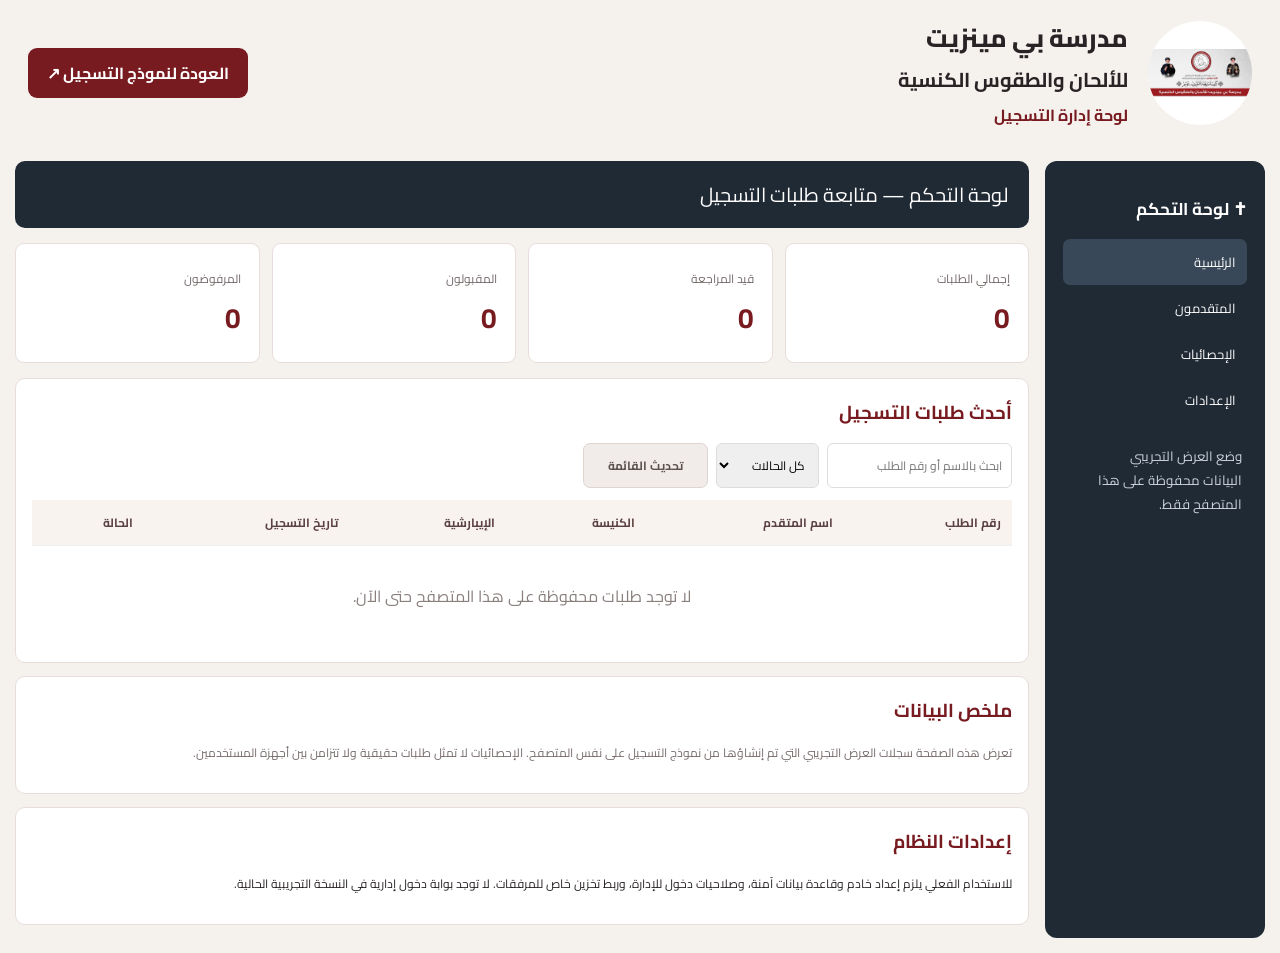
==== dashboard.html @ c56285fe "Add Arabic registration admin dashboard demo" ====
<!doctype html>
<html lang="ar" dir="rtl"><head><meta charset="utf-8"><meta name="viewport" content="width=device-width,initial-scale=1"><title>لوحة التحكم | مدرسة بي مينزيت</title><link rel="preconnect" href="https://fonts.googleapis.com"><link href="https://fonts.googleapis.com/css2?family=Cairo:wght@400;500;600;700;800&display=swap" rel="stylesheet"><link rel="stylesheet" href="style.css"></head><body>
<header class="site-header"><div class="identity"><img class="school-logo" src="IMG-20261111-WA0191(1).jpg" alt="شعار الكنيسة"><div><h1>مدرسة بي مينزيت</h1><h2>للألحان والطقوس الكنسية</h2><p>لوحة إدارة التسجيل</p></div></div><div class="header-actions"><a class="admin-link" href="index.html">العودة لنموذج التسجيل ↗</a></div></header>
<main class="admin-layout"><aside class="admin-side"><h2>✝ لوحة التحكم</h2><a class="active" href="#overview">الرئيسية</a><a href="#applicants">المتقدمون</a><a href="#reports">الإحصائيات</a><a href="#settings">الإعدادات</a><small style="display:block;color:#cbd3dc;line-height:1.8;margin:22px 5px">وضع العرض التجريبي<br>البيانات محفوظة على هذا المتصفح فقط.</small></aside>
<section class="admin-main"><div class="admin-title" id="overview">لوحة التحكم — متابعة طلبات التسجيل</div>
<div class="stat-grid"><div class="stat"><span>إجمالي الطلبات</span><strong id="total">0</strong></div><div class="stat"><span>قيد المراجعة</span><strong id="pending">0</strong></div><div class="stat"><span>المقبولون</span><strong id="accepted">0</strong></div><div class="stat"><span>المرفوضون</span><strong id="rejected">0</strong></div></div>
<div class="admin-panel" id="applicants"><h3>أحدث طلبات التسجيل</h3><div class="admin-controls"><input id="search" placeholder="ابحث بالاسم أو رقم الطلب"><select id="status-filter"><option value="">كل الحالات</option><option>قيد المراجعة</option><option>مقبول</option><option>مرفوض</option></select><button class="btn secondary" id="refresh">تحديث القائمة</button></div><table><thead><tr><th>رقم الطلب</th><th>اسم المتقدم</th><th>الكنيسة</th><th>الإيبارشية</th><th>تاريخ التسجيل</th><th>الحالة</th></tr></thead><tbody id="rows"></tbody></table><div id="empty" class="empty">لا توجد طلبات محفوظة على هذا المتصفح حتى الآن.</div></div>
<div class="admin-panel" id="reports"><h3>ملخص البيانات</h3><p style="font-size:12px;color:#766c6b;line-height:2">تعرض هذه الصفحة سجلات العرض التجريبي التي تم إنشاؤها من نموذج التسجيل على نفس المتصفح. الإحصائيات لا تمثل طلبات حقيقية ولا تتزامن بين أجهزة المستخدمين.</p></div>
<div class="admin-panel" id="settings"><h3>إعدادات النظام</h3><p style="font-size:12px;line-height:2">للاستخدام الفعلي يلزم إعداد خادم وقاعدة بيانات آمنة، وصلاحيات دخول للإدارة، وربط تخزين خاص للمرفقات. لا توجد بوابة دخول إدارية في النسخة التجريبية الحالية.</p></div>
</section></main>
<script>
const KEY="beminzit_demo_applicants";const read=()=>{try{return JSON.parse(localStorage.getItem(KEY)||"[]")}catch{return[]}};
function draw(){const all=read();document.getElementById("total").textContent=all.length;document.getElementById("pending").textContent=all.filter(x=>x.status==="قيد المراجعة").length;document.getElementById("accepted").textContent=all.filter(x=>x.status==="مقبول").length;document.getElementById("rejected").textContent=all.filter(x=>x.status==="مرفوض").length;
const q=document.getElementById("search").value.trim().toLowerCase(),s=document.getElementById("status-filter").value;const filtered=all.filter(x=>(!q||(x.name+" "+x.id).toLowerCase().includes(q))&&(!s||x.status===s));document.getElementById("rows").innerHTML=filtered.map(x=>'<tr><td>'+esc(x.id)+'</td><td>'+esc(x.name)+'</td><td>'+esc(x.church||"—")+'</td><td>'+esc(x.diocese||"—")+'</td><td>'+new Date(x.createdAt).toLocaleDateString("ar-EG")+'</td><td><span class="status">'+esc(x.status)+'</span></td></tr>').join("");document.getElementById("empty").hidden=filtered.length>0;}
function esc(s){return String(s??"").replace(/[&<>"']/g,c=>({"&":"&amp;","<":"&lt;",">":"&gt;",'"':"&quot;","'":"&#39;"}[c]));}
document.getElementById("search").addEventListener("input",draw);document.getElementById("status-filter").addEventListener("change",draw);document.getElementById("refresh").addEventListener("click",draw);draw();
</script></body></html>
---- style.css ----
:root{--wine:#781b20;--wine2:#9a3034;--ink:#292326;--muted:#766c6b;--line:#e8dddd;--paper:#fffdfa;--cream:#fbf7f0;--green:#267342;--blue:#284d83;--purple:#71418a;--gold:#bd861b;--teal:#318b83}*{box-sizing:border-box}body{margin:0;background:#f5f1ed;color:var(--ink);font-family:"Cairo",sans-serif}.site-header{max-width:1480px;margin:auto;min-height:128px;padding:14px 28px;display:flex;justify-content:space-between;align-items:center;gap:20px}.identity{display:flex;align-items:center;gap:20px}.school-logo{width:104px;height:104px;object-fit:contain;border-radius:50%;background:white}.identity h1{font-size:25px;margin:0;font-weight:800}.identity h2{font-size:20px;margin:0}.identity p{margin:2px 0;color:var(--wine);font-weight:700}.header-actions{display:flex;align-items:center;gap:16px}.admin-link{background:var(--wine);color:#fff;text-decoration:none;padding:10px 19px;border-radius:9px;font-weight:700}.secure-note{font-size:12px;color:#746768}.layout{max-width:1480px;margin:0 auto 30px;padding:0 18px;display:grid;grid-template-columns:minmax(290px,.8fr) minmax(620px,1.2fr);gap:18px;align-items:start}.intro-panel,.registration-card{background:var(--paper);border:1px solid #e4d9d4;border-radius:12px;box-shadow:0 4px 18px #4c24100a}.intro-panel{padding:25px 22px;position:sticky;top:15px}.intro-title{text-align:center;background:var(--wine);color:#fff;border-radius:9px;padding:10px;font-size:22px;font-weight:800}.lead{font-size:14px;line-height:2;text-align:justify}.intro-panel section{margin-top:14px}.intro-panel h3{color:var(--wine);text-align:center;font-size:18px;margin:8px 0}.intro-panel ul{padding-right:22px;margin:4px 0;line-height:2;font-size:13px}.check-list{list-style:"✓  "}.dot-list{list-style:"•  "}.dot-list li::marker{color:var(--wine)}.pledge{background:#fff5df;border:1px solid #ead8b7;border-radius:9px;padding:13px 16px;margin-top:18px}.pledge h3{text-align:right;margin:0}.pledge p{font-size:13px;line-height:1.9;margin:5px 0}.privacy-note{font-size:11px;color:#6f625f;margin-top:13px;text-align:center}.registration-card{padding:23px 25px}.card-heading{display:flex;justify-content:space-between;align-items:center;border-bottom:1px solid var(--line);padding-bottom:15px}.eyebrow{font-size:10px;color:var(--wine);letter-spacing:1.7px;font-weight:800}.card-heading h2{font-size:26px;margin:0;color:var(--wine)}.card-heading p{font-size:12px;color:var(--muted);margin:2px 0}.cross-mark{font-size:42px;color:var(--wine);padding:0 13px}.stepper{display:grid;grid-template-columns:repeat(5,1fr);gap:5px;margin:17px 0 9px}.step{border:0;border-bottom:3px solid #e8e0dd;background:transparent;color:#8b8180;display:flex;flex-direction:column;align-items:center;gap:5px;padding:7px 2px 10px;font:600 10px Cairo;cursor:pointer}.step i{font-style:normal;font-size:22px}.step.active{border-color:var(--wine);color:var(--wine);font-weight:800}.step.done{color:var(--green);border-color:#91b69a}.progress-line{height:4px;background:#eee7e3;border-radius:5px;overflow:hidden}.progress-line span{display:block;height:100%;width:20%;background:var(--wine);transition:width .25s}.step-caption{display:flex;justify-content:space-between;color:#817777;font-size:10px;margin:7px 0 18px}.form-step{display:none}.form-step.active{display:block;animation:show .2s ease}@keyframes show{from{opacity:.5;transform:translateY(5px)}to{opacity:1;transform:none}}.section-heading{display:flex;align-items:center;gap:12px;padding:9px 13px;border-radius:8px;color:white;margin-bottom:17px}.section-heading b{font-size:23px}.section-heading h3{font-size:16px;margin:0}.section-heading p{font-size:11px;margin:0;opacity:.85}.blue{background:var(--blue)}.green{background:var(--green)}.purple{background:var(--purple)}.gold{background:#b27a12}.teal{background:var(--teal)}.fields-grid{display:grid;grid-template-columns:1fr 1fr;gap:13px 15px}.field{display:flex;flex-direction:column;gap:5px;min-width:0}.field.full{grid-column:1/-1}.field>span{font-size:12px;font-weight:700}.field em{font-style:normal;color:#b21f2d}.field input,.field select,.field textarea{width:100%;border:1px solid #d9d2cf;border-radius:6px;background:white;padding:10px 11px;font:12px Cairo;color:#302a29;min-height:40px;outline:none}.field textarea{resize:vertical}.field input:focus,.field select:focus,.field textarea:focus{border-color:#9b5558;box-shadow:0 0 0 2px #781b2010}.field.invalid input,.field.invalid select{border-color:#c43c45}.field-hint{font-size:11px;color:#827777}.info-box{margin-top:17px;padding:13px 15px;border:1px solid #ead9b5;border-radius:8px;background:#fff8e8;font-size:12px;line-height:1.9}.warning{background:#fff6ed;border-color:#efd5bd}.upload-grid{display:grid;grid-template-columns:repeat(4,1fr);gap:10px}.upload-box{min-height:120px;border:1px dashed #bcb1ad;border-radius:8px;display:flex;flex-direction:column;align-items:center;justify-content:center;gap:4px;text-align:center;padding:9px;cursor:pointer;background:#fff}.upload-box>span{font-size:24px;color:var(--wine)}.upload-box b{font-size:11px}.upload-box small{font-size:9px;color:#807674}.upload-box input{width:100%;font-size:9px}.pledge-card{margin-top:18px;border:1px solid #e4d5c7;background:#fffaf3;border-radius:8px;padding:15px}.pledge-card h3{margin:0;color:var(--wine);font-size:16px}.pledge-card p{font-size:12px;line-height:1.9}.consent{display:flex;align-items:flex-start;gap:9px;font-size:12px;font-weight:700}.consent input{accent-color:var(--green);margin-top:6px}.consent em{color:#b21f2d}.validation-message{color:#b32630;font-size:11px;min-height:19px;margin-top:12px}.form-actions{display:flex;gap:10px;justify-content:flex-start;margin-top:12px}.btn{font:700 12px Cairo;border:0;border-radius:7px;padding:10px 24px;cursor:pointer}.btn.primary{background:var(--wine);color:white}.btn.secondary{background:#f1ece9;border:1px solid #ded5d1;color:#5d5250}.btn:disabled{opacity:.4;cursor:not-allowed}.card-footer{text-align:center;border-top:1px solid var(--line);padding-top:15px;margin-top:23px;font-size:10px;color:#877b78}.card-footer span{padding:0 8px;color:var(--wine)}.success-panel{text-align:center;padding:35px 15px}.success-icon{width:58px;height:58px;border-radius:50%;background:#e3f4e9;color:#24804a;font-size:34px;display:grid;place-items:center;margin:auto}.success-panel h3{color:var(--green)}.success-panel strong{display:block;color:var(--wine);font-size:21px;margin:8px}.success-panel small{display:block;color:#8a625b;line-height:1.8;margin:12px auto 20px;max-width:460px}.success-panel p{margin:5px}.admin-layout{max-width:1450px;margin:auto;padding:15px;display:grid;grid-template-columns:220px 1fr;gap:16px}.admin-side{background:#202a35;color:white;border-radius:12px;padding:18px;min-height:85vh}.admin-side h2{font-size:17px}.admin-side a{display:block;color:#fff;text-decoration:none;padding:11px;border-radius:7px;font-size:13px}.admin-side a.active{background:#394858}.admin-main{min-width:0}.admin-title{background:#202a35;color:white;padding:15px 20px;border-radius:10px;font-size:20px}.stat-grid{display:grid;grid-template-columns:repeat(4,1fr);gap:12px;margin:15px 0}.stat{background:#fff;border:1px solid var(--line);border-radius:9px;padding:18px}.stat span{font-size:12px;color:#746969}.stat strong{display:block;font-size:28px;color:var(--wine)}.admin-panel{background:#fff;border:1px solid var(--line);border-radius:10px;padding:16px;margin:13px 0;overflow:auto}.admin-panel h3{margin:0 0 13px;color:var(--wine)}table{border-collapse:collapse;width:100%;font-size:12px;white-space:nowrap}th,td{padding:11px;border-bottom:1px solid #eee;text-align:right}th{background:#f8f3ef;color:#5b4140}.empty{text-align:center;color:#897f7d;padding:35px}.admin-controls{display:flex;gap:8px;flex-wrap:wrap;margin-bottom:12px}.admin-controls input,.admin-controls select{border:1px solid #ddd;border-radius:6px;padding:9px;font:12px Cairo}.status{padding:3px 8px;border-radius:20px;background:#fff1d8;color:#91610c}@media(max-width:900px){.layout{grid-template-columns:1fr}.intro-panel{position:static;order:2}.registration-card{order:1}.site-header{padding:12px 17px}.school-logo{width:78px;height:78px}.identity h1{font-size:20px}.identity h2{font-size:15px}.admin-layout{grid-template-columns:1fr}.admin-side{min-height:auto}.stat-grid{grid-template-columns:repeat(2,1fr)}}@media(max-width:560px){.site-header{align-items:flex-start}.identity{gap:10px}.school-logo{width:60px;height:60px}.identity h1{font-size:16px}.identity h2{font-size:12px}.identity p{font-size:10px}.header-actions{flex-direction:column;align-items:flex-end;gap:5px}.admin-link{font-size:10px;padding:7px 10px}.secure-note{font-size:9px}.layout{padding:0 9px;gap:10px}.registration-card{padding:15px 12px}.card-heading h2{font-size:20px}.card-heading p{font-size:10px}.cross-mark{font-size:30px}.step span{font-size:8px}.step i{font-size:18px}.fields-grid{grid-template-columns:1fr}.field.full{grid-column:auto}.upload-grid{grid-template-columns:repeat(2,1fr)}.btn{padding:10px 16px}.intro-panel{padding:17px}.stat-grid{gap:7px}.stat{padding:12px}.stat strong{font-size:22px}}
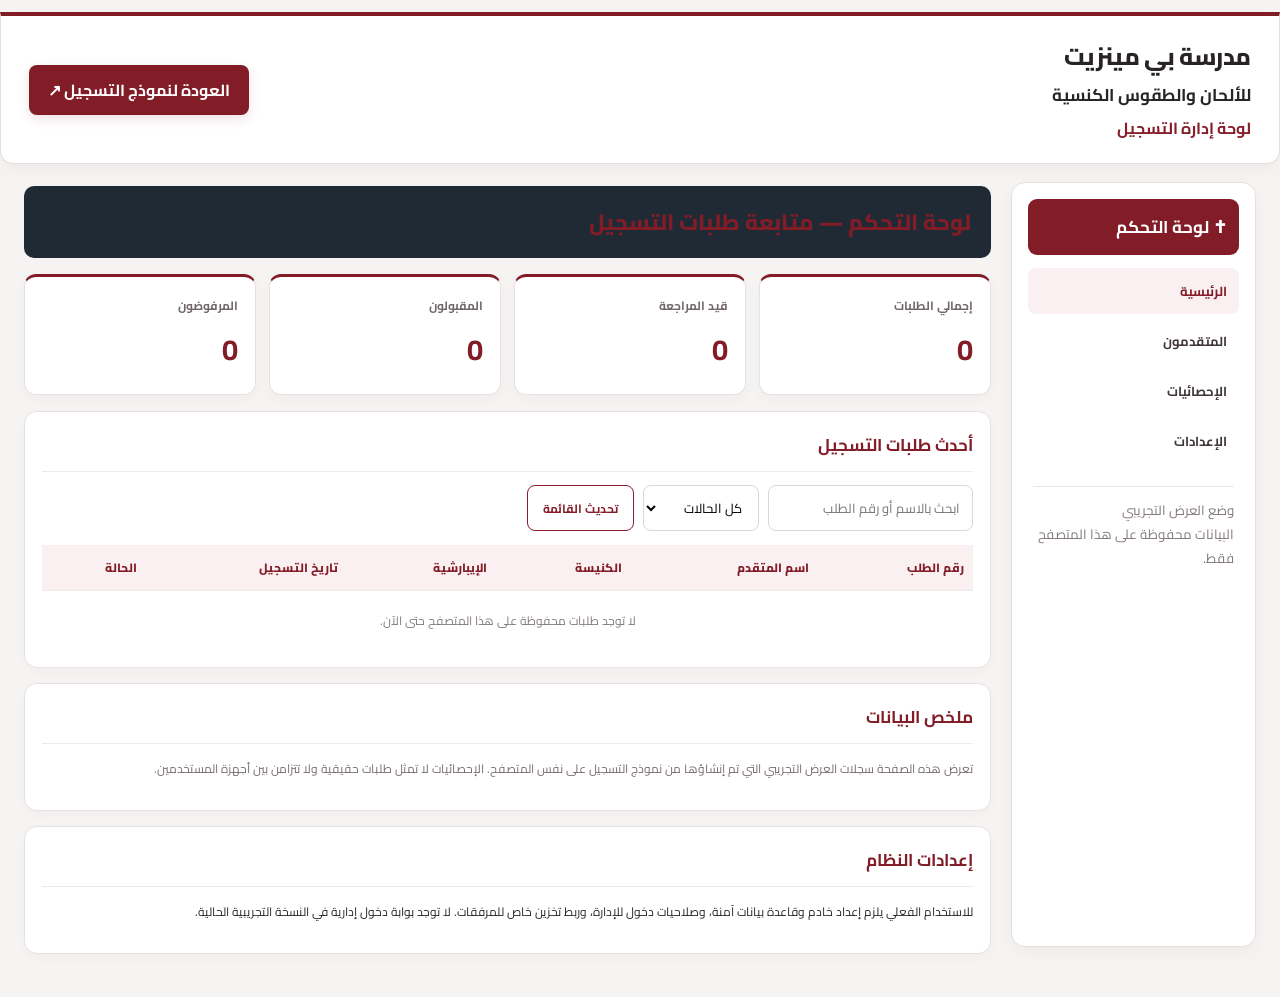
==== commit 61ac997d: "Remove header logo image from dashboard" ====
--- a/dashboard.html
+++ b/dashboard.html
@@ -1,6 +1,6 @@
 <!doctype html>
 <html lang="ar" dir="rtl"><head><meta charset="utf-8"><meta name="viewport" content="width=device-width,initial-scale=1"><title>لوحة التحكم | مدرسة بي مينزيت</title><link rel="preconnect" href="https://fonts.googleapis.com"><link href="https://fonts.googleapis.com/css2?family=Cairo:wght@400;500;600;700;800&display=swap" rel="stylesheet"><link rel="stylesheet" href="style.css"></head><body>
-<header class="site-header"><div class="identity"><img class="school-logo" src="IMG-20261111-WA0191(1).jpg" alt="شعار الكنيسة"><div><h1>مدرسة بي مينزيت</h1><h2>للألحان والطقوس الكنسية</h2><p>لوحة إدارة التسجيل</p></div></div><div class="header-actions"><a class="admin-link" href="index.html">العودة لنموذج التسجيل ↗</a></div></header>
+<header class="site-header"><div class="identity"><div><h1>مدرسة بي مينزيت</h1><h2>للألحان والطقوس الكنسية</h2><p>لوحة إدارة التسجيل</p></div></div><div class="header-actions"><a class="admin-link" href="index.html">العودة لنموذج التسجيل ↗</a></div></header>
 <main class="admin-layout"><aside class="admin-side"><h2>✝ لوحة التحكم</h2><a class="active" href="#overview">الرئيسية</a><a href="#applicants">المتقدمون</a><a href="#reports">الإحصائيات</a><a href="#settings">الإعدادات</a><small style="display:block;color:#cbd3dc;line-height:1.8;margin:22px 5px">وضع العرض التجريبي<br>البيانات محفوظة على هذا المتصفح فقط.</small></aside>
 <section class="admin-main"><div class="admin-title" id="overview">لوحة التحكم — متابعة طلبات التسجيل</div>
 <div class="stat-grid"><div class="stat"><span>إجمالي الطلبات</span><strong id="total">0</strong></div><div class="stat"><span>قيد المراجعة</span><strong id="pending">0</strong></div><div class="stat"><span>المقبولون</span><strong id="accepted">0</strong></div><div class="stat"><span>المرفوضون</span><strong id="rejected">0</strong></div></div>
--- a/style.css
+++ b/style.css
@@ -1 +1,82 @@
-:root{--wine:#781b20;--wine2:#9a3034;--ink:#292326;--muted:#766c6b;--line:#e8dddd;--paper:#fffdfa;--cream:#fbf7f0;--green:#267342;--blue:#284d83;--purple:#71418a;--gold:#bd861b;--teal:#318b83}*{box-sizing:border-box}body{margin:0;background:#f5f1ed;color:var(--ink);font-family:"Cairo",sans-serif}.site-header{max-width:1480px;margin:auto;min-height:128px;padding:14px 28px;display:flex;justify-content:space-between;align-items:center;gap:20px}.identity{display:flex;align-items:center;gap:20px}.school-logo{width:104px;height:104px;object-fit:contain;border-radius:50%;background:white}.identity h1{font-size:25px;margin:0;font-weight:800}.identity h2{font-size:20px;margin:0}.identity p{margin:2px 0;color:var(--wine);font-weight:700}.header-actions{display:flex;align-items:center;gap:16px}.admin-link{background:var(--wine);color:#fff;text-decoration:none;padding:10px 19px;border-radius:9px;font-weight:700}.secure-note{font-size:12px;color:#746768}.layout{max-width:1480px;margin:0 auto 30px;padding:0 18px;display:grid;grid-template-columns:minmax(290px,.8fr) minmax(620px,1.2fr);gap:18px;align-items:start}.intro-panel,.registration-card{background:var(--paper);border:1px solid #e4d9d4;border-radius:12px;box-shadow:0 4px 18px #4c24100a}.intro-panel{padding:25px 22px;position:sticky;top:15px}.intro-title{text-align:center;background:var(--wine);color:#fff;border-radius:9px;padding:10px;font-size:22px;font-weight:800}.lead{font-size:14px;line-height:2;text-align:justify}.intro-panel section{margin-top:14px}.intro-panel h3{color:var(--wine);text-align:center;font-size:18px;margin:8px 0}.intro-panel ul{padding-right:22px;margin:4px 0;line-height:2;font-size:13px}.check-list{list-style:"✓  "}.dot-list{list-style:"•  "}.dot-list li::marker{color:var(--wine)}.pledge{background:#fff5df;border:1px solid #ead8b7;border-radius:9px;padding:13px 16px;margin-top:18px}.pledge h3{text-align:right;margin:0}.pledge p{font-size:13px;line-height:1.9;margin:5px 0}.privacy-note{font-size:11px;color:#6f625f;margin-top:13px;text-align:center}.registration-card{padding:23px 25px}.card-heading{display:flex;justify-content:space-between;align-items:center;border-bottom:1px solid var(--line);padding-bottom:15px}.eyebrow{font-size:10px;color:var(--wine);letter-spacing:1.7px;font-weight:800}.card-heading h2{font-size:26px;margin:0;color:var(--wine)}.card-heading p{font-size:12px;color:var(--muted);margin:2px 0}.cross-mark{font-size:42px;color:var(--wine);padding:0 13px}.stepper{display:grid;grid-template-columns:repeat(5,1fr);gap:5px;margin:17px 0 9px}.step{border:0;border-bottom:3px solid #e8e0dd;background:transparent;color:#8b8180;display:flex;flex-direction:column;align-items:center;gap:5px;padding:7px 2px 10px;font:600 10px Cairo;cursor:pointer}.step i{font-style:normal;font-size:22px}.step.active{border-color:var(--wine);color:var(--wine);font-weight:800}.step.done{color:var(--green);border-color:#91b69a}.progress-line{height:4px;background:#eee7e3;border-radius:5px;overflow:hidden}.progress-line span{display:block;height:100%;width:20%;background:var(--wine);transition:width .25s}.step-caption{display:flex;justify-content:space-between;color:#817777;font-size:10px;margin:7px 0 18px}.form-step{display:none}.form-step.active{display:block;animation:show .2s ease}@keyframes show{from{opacity:.5;transform:translateY(5px)}to{opacity:1;transform:none}}.section-heading{display:flex;align-items:center;gap:12px;padding:9px 13px;border-radius:8px;color:white;margin-bottom:17px}.section-heading b{font-size:23px}.section-heading h3{font-size:16px;margin:0}.section-heading p{font-size:11px;margin:0;opacity:.85}.blue{background:var(--blue)}.green{background:var(--green)}.purple{background:var(--purple)}.gold{background:#b27a12}.teal{background:var(--teal)}.fields-grid{display:grid;grid-template-columns:1fr 1fr;gap:13px 15px}.field{display:flex;flex-direction:column;gap:5px;min-width:0}.field.full{grid-column:1/-1}.field>span{font-size:12px;font-weight:700}.field em{font-style:normal;color:#b21f2d}.field input,.field select,.field textarea{width:100%;border:1px solid #d9d2cf;border-radius:6px;background:white;padding:10px 11px;font:12px Cairo;color:#302a29;min-height:40px;outline:none}.field textarea{resize:vertical}.field input:focus,.field select:focus,.field textarea:focus{border-color:#9b5558;box-shadow:0 0 0 2px #781b2010}.field.invalid input,.field.invalid select{border-color:#c43c45}.field-hint{font-size:11px;color:#827777}.info-box{margin-top:17px;padding:13px 15px;border:1px solid #ead9b5;border-radius:8px;background:#fff8e8;font-size:12px;line-height:1.9}.warning{background:#fff6ed;border-color:#efd5bd}.upload-grid{display:grid;grid-template-columns:repeat(4,1fr);gap:10px}.upload-box{min-height:120px;border:1px dashed #bcb1ad;border-radius:8px;display:flex;flex-direction:column;align-items:center;justify-content:center;gap:4px;text-align:center;padding:9px;cursor:pointer;background:#fff}.upload-box>span{font-size:24px;color:var(--wine)}.upload-box b{font-size:11px}.upload-box small{font-size:9px;color:#807674}.upload-box input{width:100%;font-size:9px}.pledge-card{margin-top:18px;border:1px solid #e4d5c7;background:#fffaf3;border-radius:8px;padding:15px}.pledge-card h3{margin:0;color:var(--wine);font-size:16px}.pledge-card p{font-size:12px;line-height:1.9}.consent{display:flex;align-items:flex-start;gap:9px;font-size:12px;font-weight:700}.consent input{accent-color:var(--green);margin-top:6px}.consent em{color:#b21f2d}.validation-message{color:#b32630;font-size:11px;min-height:19px;margin-top:12px}.form-actions{display:flex;gap:10px;justify-content:flex-start;margin-top:12px}.btn{font:700 12px Cairo;border:0;border-radius:7px;padding:10px 24px;cursor:pointer}.btn.primary{background:var(--wine);color:white}.btn.secondary{background:#f1ece9;border:1px solid #ded5d1;color:#5d5250}.btn:disabled{opacity:.4;cursor:not-allowed}.card-footer{text-align:center;border-top:1px solid var(--line);padding-top:15px;margin-top:23px;font-size:10px;color:#877b78}.card-footer span{padding:0 8px;color:var(--wine)}.success-panel{text-align:center;padding:35px 15px}.success-icon{width:58px;height:58px;border-radius:50%;background:#e3f4e9;color:#24804a;font-size:34px;display:grid;place-items:center;margin:auto}.success-panel h3{color:var(--green)}.success-panel strong{display:block;color:var(--wine);font-size:21px;margin:8px}.success-panel small{display:block;color:#8a625b;line-height:1.8;margin:12px auto 20px;max-width:460px}.success-panel p{margin:5px}.admin-layout{max-width:1450px;margin:auto;padding:15px;display:grid;grid-template-columns:220px 1fr;gap:16px}.admin-side{background:#202a35;color:white;border-radius:12px;padding:18px;min-height:85vh}.admin-side h2{font-size:17px}.admin-side a{display:block;color:#fff;text-decoration:none;padding:11px;border-radius:7px;font-size:13px}.admin-side a.active{background:#394858}.admin-main{min-width:0}.admin-title{background:#202a35;color:white;padding:15px 20px;border-radius:10px;font-size:20px}.stat-grid{display:grid;grid-template-columns:repeat(4,1fr);gap:12px;margin:15px 0}.stat{background:#fff;border:1px solid var(--line);border-radius:9px;padding:18px}.stat span{font-size:12px;color:#746969}.stat strong{display:block;font-size:28px;color:var(--wine)}.admin-panel{background:#fff;border:1px solid var(--line);border-radius:10px;padding:16px;margin:13px 0;overflow:auto}.admin-panel h3{margin:0 0 13px;color:var(--wine)}table{border-collapse:collapse;width:100%;font-size:12px;white-space:nowrap}th,td{padding:11px;border-bottom:1px solid #eee;text-align:right}th{background:#f8f3ef;color:#5b4140}.empty{text-align:center;color:#897f7d;padding:35px}.admin-controls{display:flex;gap:8px;flex-wrap:wrap;margin-bottom:12px}.admin-controls input,.admin-controls select{border:1px solid #ddd;border-radius:6px;padding:9px;font:12px Cairo}.status{padding:3px 8px;border-radius:20px;background:#fff1d8;color:#91610c}@media(max-width:900px){.layout{grid-template-columns:1fr}.intro-panel{position:static;order:2}.registration-card{order:1}.site-header{padding:12px 17px}.school-logo{width:78px;height:78px}.identity h1{font-size:20px}.identity h2{font-size:15px}.admin-layout{grid-template-columns:1fr}.admin-side{min-height:auto}.stat-grid{grid-template-columns:repeat(2,1fr)}}@media(max-width:560px){.site-header{align-items:flex-start}.identity{gap:10px}.school-logo{width:60px;height:60px}.identity h1{font-size:16px}.identity h2{font-size:12px}.identity p{font-size:10px}.header-actions{flex-direction:column;align-items:flex-end;gap:5px}.admin-link{font-size:10px;padding:7px 10px}.secure-note{font-size:9px}.layout{padding:0 9px;gap:10px}.registration-card{padding:15px 12px}.card-heading h2{font-size:20px}.card-heading p{font-size:10px}.cross-mark{font-size:30px}.step span{font-size:8px}.step i{font-size:18px}.fields-grid{grid-template-columns:1fr}.field.full{grid-column:auto}.upload-grid{grid-template-columns:repeat(2,1fr)}.btn{padding:10px 16px}.intro-panel{padding:17px}.stat-grid{gap:7px}.stat{padding:12px}.stat strong{font-size:22px}}+:root{--wine:#781b20;--wine2:#9a3034;--ink:#292326;--muted:#766c6b;--line:#e8dddd;--paper:#fffdfa;--cream:#fbf7f0;--green:#267342;--blue:#284d83;--purple:#71418a;--gold:#bd861b;--teal:#318b83}*{box-sizing:border-box}body{margin:0;background:#f5f1ed;color:var(--ink);font-family:"Cairo",sans-serif}.site-header{max-width:1480px;margin:auto;min-height:128px;padding:14px 28px;display:flex;justify-content:space-between;align-items:center;gap:20px}.identity{display:flex;align-items:center;gap:20px}.school-logo{width:104px;height:104px;object-fit:contain;border-radius:50%;background:white}.identity h1{font-size:25px;margin:0;font-weight:800}.identity h2{font-size:20px;margin:0}.identity p{margin:2px 0;color:var(--wine);font-weight:700}.header-actions{display:flex;align-items:center;gap:16px}.admin-link{background:var(--wine);color:#fff;text-decoration:none;padding:10px 19px;border-radius:9px;font-weight:700}.secure-note{font-size:12px;color:#746768}.layout{max-width:1480px;margin:0 auto 30px;padding:0 18px;display:grid;grid-template-columns:minmax(290px,.8fr) minmax(620px,1.2fr);gap:18px;align-items:start}.intro-panel,.registration-card{background:var(--paper);border:1px solid #e4d9d4;border-radius:12px;box-shadow:0 4px 18px #4c24100a}.intro-panel{padding:25px 22px;position:sticky;top:15px}.intro-title{text-align:center;background:var(--wine);color:#fff;border-radius:9px;padding:10px;font-size:22px;font-weight:800}.lead{font-size:14px;line-height:2;text-align:justify}.intro-panel section{margin-top:14px}.intro-panel h3{color:var(--wine);text-align:center;font-size:18px;margin:8px 0}.intro-panel ul{padding-right:22px;margin:4px 0;line-height:2;font-size:13px}.check-list{list-style:"✓  "}.dot-list{list-style:"•  "}.dot-list li::marker{color:var(--wine)}.pledge{background:#fff5df;border:1px solid #ead8b7;border-radius:9px;padding:13px 16px;margin-top:18px}.pledge h3{text-align:right;margin:0}.pledge p{font-size:13px;line-height:1.9;margin:5px 0}.privacy-note{font-size:11px;color:#6f625f;margin-top:13px;text-align:center}.registration-card{padding:23px 25px}.card-heading{display:flex;justify-content:space-between;align-items:center;border-bottom:1px solid var(--line);padding-bottom:15px}.eyebrow{font-size:10px;color:var(--wine);letter-spacing:1.7px;font-weight:800}.card-heading h2{font-size:26px;margin:0;color:var(--wine)}.card-heading p{font-size:12px;color:var(--muted);margin:2px 0}.cross-mark{font-size:42px;color:var(--wine);padding:0 13px}.stepper{display:grid;grid-template-columns:repeat(5,1fr);gap:5px;margin:17px 0 9px}.step{border:0;border-bottom:3px solid #e8e0dd;background:transparent;color:#8b8180;display:flex;flex-direction:column;align-items:center;gap:5px;padding:7px 2px 10px;font:600 10px Cairo;cursor:pointer}.step i{font-style:normal;font-size:22px}.step.active{border-color:var(--wine);color:var(--wine);font-weight:800}.step.done{color:var(--green);border-color:#91b69a}.progress-line{height:4px;background:#eee7e3;border-radius:5px;overflow:hidden}.progress-line span{display:block;height:100%;width:20%;background:var(--wine);transition:width .25s}.step-caption{display:flex;justify-content:space-between;color:#817777;font-size:10px;margin:7px 0 18px}.form-step{display:none}.form-step.active{display:block;animation:show .2s ease}@keyframes show{from{opacity:.5;transform:translateY(5px)}to{opacity:1;transform:none}}.section-heading{display:flex;align-items:center;gap:12px;padding:9px 13px;border-radius:8px;color:white;margin-bottom:17px}.section-heading b{font-size:23px}.section-heading h3{font-size:16px;margin:0}.section-heading p{font-size:11px;margin:0;opacity:.85}.blue{background:var(--blue)}.green{background:var(--green)}.purple{background:var(--purple)}.gold{background:#b27a12}.teal{background:var(--teal)}.fields-grid{display:grid;grid-template-columns:1fr 1fr;gap:13px 15px}.field{display:flex;flex-direction:column;gap:5px;min-width:0}.field.full{grid-column:1/-1}.field>span{font-size:12px;font-weight:700}.field em{font-style:normal;color:#b21f2d}.field input,.field select,.field textarea{width:100%;border:1px solid #d9d2cf;border-radius:6px;background:white;padding:10px 11px;font:12px Cairo;color:#302a29;min-height:40px;outline:none}.field textarea{resize:vertical}.field input:focus,.field select:focus,.field textarea:focus{border-color:#9b5558;box-shadow:0 0 0 2px #781b2010}.field.invalid input,.field.invalid select{border-color:#c43c45}.field-hint{font-size:11px;color:#827777}.info-box{margin-top:17px;padding:13px 15px;border:1px solid #ead9b5;border-radius:8px;background:#fff8e8;font-size:12px;line-height:1.9}.warning{background:#fff6ed;border-color:#efd5bd}.upload-grid{display:grid;grid-template-columns:repeat(4,1fr);gap:10px}.upload-box{min-height:120px;border:1px dashed #bcb1ad;border-radius:8px;display:flex;flex-direction:column;align-items:center;justify-content:center;gap:4px;text-align:center;padding:9px;cursor:pointer;background:#fff}.upload-box>span{font-size:24px;color:var(--wine)}.upload-box b{font-size:11px}.upload-box small{font-size:9px;color:#807674}.upload-box input{width:100%;font-size:9px}.pledge-card{margin-top:18px;border:1px solid #e4d5c7;background:#fffaf3;border-radius:8px;padding:15px}.pledge-card h3{margin:0;color:var(--wine);font-size:16px}.pledge-card p{font-size:12px;line-height:1.9}.consent{display:flex;align-items:flex-start;gap:9px;font-size:12px;font-weight:700}.consent input{accent-color:var(--green);margin-top:6px}.consent em{color:#b21f2d}.validation-message{color:#b32630;font-size:11px;min-height:19px;margin-top:12px}.form-actions{display:flex;gap:10px;justify-content:flex-start;margin-top:12px}.btn{font:700 12px Cairo;border:0;border-radius:7px;padding:10px 24px;cursor:pointer}.btn.primary{background:var(--wine);color:white}.btn.secondary{background:#f1ece9;border:1px solid #ded5d1;color:#5d5250}.btn:disabled{opacity:.4;cursor:not-allowed}.card-footer{text-align:center;border-top:1px solid var(--line);padding-top:15px;margin-top:23px;font-size:10px;color:#877b78}.card-footer span{padding:0 8px;color:var(--wine)}.success-panel{text-align:center;padding:35px 15px}.success-icon{width:58px;height:58px;border-radius:50%;background:#e3f4e9;color:#24804a;font-size:34px;display:grid;place-items:center;margin:auto}.success-panel h3{color:var(--green)}.success-panel strong{display:block;color:var(--wine);font-size:21px;margin:8px}.success-panel small{display:block;color:#8a625b;line-height:1.8;margin:12px auto 20px;max-width:460px}.success-panel p{margin:5px}.admin-layout{max-width:1450px;margin:auto;padding:15px;display:grid;grid-template-columns:220px 1fr;gap:16px}.admin-side{background:#202a35;color:white;border-radius:12px;padding:18px;min-height:85vh}.admin-side h2{font-size:17px}.admin-side a{display:block;color:#fff;text-decoration:none;padding:11px;border-radius:7px;font-size:13px}.admin-side a.active{background:#394858}.admin-main{min-width:0}.admin-title{background:#202a35;color:white;padding:15px 20px;border-radius:10px;font-size:20px}.stat-grid{display:grid;grid-template-columns:repeat(4,1fr);gap:12px;margin:15px 0}.stat{background:#fff;border:1px solid var(--line);border-radius:9px;padding:18px}.stat span{font-size:12px;color:#746969}.stat strong{display:block;font-size:28px;color:var(--wine)}.admin-panel{background:#fff;border:1px solid var(--line);border-radius:10px;padding:16px;margin:13px 0;overflow:auto}.admin-panel h3{margin:0 0 13px;color:var(--wine)}table{border-collapse:collapse;width:100%;font-size:12px;white-space:nowrap}th,td{padding:11px;border-bottom:1px solid #eee;text-align:right}th{background:#f8f3ef;color:#5b4140}.empty{text-align:center;color:#897f7d;padding:35px}.admin-controls{display:flex;gap:8px;flex-wrap:wrap;margin-bottom:12px}.admin-controls input,.admin-controls select{border:1px solid #ddd;border-radius:6px;padding:9px;font:12px Cairo}.status{padding:3px 8px;border-radius:20px;background:#fff1d8;color:#91610c}@media(max-width:900px){.layout{grid-template-columns:1fr}.intro-panel{position:static;order:2}.registration-card{order:1}.site-header{padding:12px 17px}.school-logo{width:78px;height:78px}.identity h1{font-size:20px}.identity h2{font-size:15px}.admin-layout{grid-template-columns:1fr}.admin-side{min-height:auto}.stat-grid{grid-template-columns:repeat(2,1fr)}}@media(max-width:560px){.site-header{align-items:flex-start}.identity{gap:10px}.school-logo{width:60px;height:60px}.identity h1{font-size:16px}.identity h2{font-size:12px}.identity p{font-size:10px}.header-actions{flex-direction:column;align-items:flex-end;gap:5px}.admin-link{font-size:10px;padding:7px 10px}.secure-note{font-size:9px}.layout{padding:0 9px;gap:10px}.registration-card{padding:15px 12px}.card-heading h2{font-size:20px}.card-heading p{font-size:10px}.cross-mark{font-size:30px}.step span{font-size:8px}.step i{font-size:18px}.fields-grid{grid-template-columns:1fr}.field.full{grid-column:auto}.upload-grid{grid-template-columns:repeat(2,1fr)}.btn{padding:10px 16px}.intro-panel{padding:17px}.stat-grid{gap:7px}.stat{padding:12px}.stat strong{font-size:22px}}
+/* Reference-accurate registration layout */
+.reference-page{background:#f1eeeb;color:#20232a;font-family:"Cairo",sans-serif;padding:8px}.reference-shell{max-width:1500px;margin:0 auto;background:#fff;border:1px solid #e5d8d3;border-radius:14px;padding:16px 18px 12px;box-shadow:0 5px 25px #45211a12}.reference-header{display:grid;grid-template-columns:.82fr 1.18fr;align-items:center;gap:22px;margin-bottom:18px}.reference-brand{display:flex;align-items:center;gap:16px;min-width:0}.reference-logo{width:112px;height:112px;object-fit:contain;border-radius:50%;background:#fff}.reference-brand h1{font-size:25px;font-weight:800;margin:0;color:#252326}.reference-brand h2{font-size:20px;font-weight:800;margin:0;color:#252326}.reference-brand p{font-size:16px;color:#741d24;font-weight:700;margin:2px 0}.reference-title{text-align:center}.reference-title h2{background:#781b20;color:white;border-radius:9px;padding:10px 12px;margin:0;font-size:30px;font-weight:800}.reference-title p{font-size:19px;font-weight:700;color:#761b22;margin:8px 0 0}.reference-columns{display:grid;grid-template-columns:1fr 1fr;gap:18px;align-items:start}.reference-column{display:flex;flex-direction:column;gap:12px;min-width:0}.reference-section{border:1px solid #d9d5d3;border-radius:12px;padding:10px;background:#fff;overflow:hidden}.reference-section-title{display:flex;align-items:center;gap:13px;color:#fff;padding:8px 12px;border-radius:8px;min-height:64px;font-size:21px;font-weight:800;line-height:1.45}.reference-section-title small{font-size:16px;font-weight:700}.section-symbol{font-size:32px;min-width:46px;text-align:center}.blue-title{background:#294b7e}.green-title{background:#21663a}.purple-title{background:#714486}.gold-title{background:#b17a15}.teal-title{background:#328b82}.reference-fields{padding:4px 2px}.reference-field{display:grid;grid-template-columns:44px minmax(115px,1fr) minmax(125px,1.05fr);gap:9px;align-items:center;min-height:67px;border-bottom:1px solid #e8e5e3;padding:7px 3px}.reference-field:last-child{border-bottom:0}.field-icon{font-size:29px;color:#1e3453;text-align:center;font-weight:700}.church-section .field-icon{color:#236a3e}.field-name{font-size:15px;font-weight:800;line-height:1.5}.field-name small{display:block;font-size:11px;color:#8b3030;font-weight:700}.field-control{display:flex;flex-direction:column;gap:3px;min-width:0}.field-control input,.field-control select,.field-control textarea{width:100%;min-width:0;border:1px solid #d5d9de;background:#fbfcfd;border-radius:6px;padding:8px 9px;color:#26313c;font:12px Cairo;min-height:38px;outline:none}.field-control textarea{resize:vertical}.field-control input:focus,.field-control select:focus,.field-control textarea:focus{border-color:#6b8fb5;box-shadow:0 0 0 2px #4675a21a}.field-control>small{font-size:10px;color:#6e6261}.reference-field:has(input:required) .field-name:after{content:"";}.church-fields .reference-field{min-height:91px}.church-fields .field-icon{font-size:34px}.church-fields .field-name{font-size:17px}.church-fields .field-control input{min-height:44px}.church-summary{padding:14px 17px}.church-summary h3{text-align:center;color:#762027;font-size:17px;margin:0 0 12px;padding-bottom:8px;border-bottom:1px dashed #bcaeaa}.summary-row{display:grid;grid-template-columns:40px minmax(140px,auto) 1fr;gap:10px;align-items:center;min-height:45px;font-size:16px;font-weight:700}.summary-row b{font-size:26px;color:#276d41;text-align:center}.summary-row i{border-bottom:1px dotted #9e9692;height:1px}.summary-note{background:#fff6df;border:1px solid #e8d8b4;border-radius:8px;padding:11px 13px;font-size:12px;line-height:1.9;margin-top:10px}.conditions-section{padding:0 10px 8px}.conditions-heading,.notes-heading{background:#781b20;color:white;text-align:center;border-radius:8px;padding:9px;font-size:19px;font-weight:800;margin:0 -1px 7px}.condition-row{display:grid;grid-template-columns:44px 1fr 1fr;gap:10px;align-items:center;min-height:78px;border-bottom:1px solid #ded8d5;padding:8px 6px}.condition-row:last-child{border:0}.condition-row>span{font-size:30px;color:#6a302e;text-align:center}.condition-row b{font-size:15px}.condition-row strong{font-size:13px;line-height:1.7;text-align:center}.condition-row em{font-size:18px;color:#21653b;font-style:normal;font-weight:800}.notes-section{padding:0 10px 10px}.notes-heading{background:#8d2538}.notes-section ul{margin:9px 0 0;padding:0 24px 0 5px}.notes-section li{font-size:12px;line-height:2.05;padding-right:2px}.notes-section li::marker{color:#287447}.compact-fields .reference-field{min-height:75px}.compact-fields .field-icon{font-size:27px;color:#9d701b}.levels-field{align-items:start}.level-selects{display:grid;grid-template-columns:repeat(3,1fr);gap:5px}.level-selects label{font-size:10px;font-weight:700}.level-selects select{padding:5px 3px;font-size:10px;min-height:31px}.level-legend{display:flex;justify-content:space-around;font-size:11px;font-weight:700;padding:6px}.level-legend span:nth-child(1){color:#b52c35}.level-legend span:nth-child(2){color:#bd851b}.level-legend span:nth-child(3){color:#267244}.consent-copy{padding:12px 10px 7px;font-size:13px;line-height:1.8}.consent-copy b{color:#781b20}.consent-copy p{margin:2px 0 8px}.consent-copy label{display:flex;align-items:flex-start;gap:8px;font-weight:700}.consent-copy input{accent-color:#277044;margin-top:7px}.reference-submit{text-align:center;padding:15px 5px 3px}.reference-submit p{color:#a32632;font-size:12px;margin:0 0 5px}.reference-submit-btn{background:#781b20;color:#fff;border:0;border-radius:7px;padding:11px 34px;font:700 15px Cairo;cursor:pointer}.reference-submit-btn:hover{background:#5f1118}.reference-submit #success-panel{margin:12px auto;padding:14px;background:#eaf6ed;border:1px solid #b9d9c1;border-radius:8px;color:#236c3d;font-weight:700}.reference-footer{text-align:center;font-size:11px;color:#766b68;border-top:1px solid #eee5e1;padding-top:10px;margin-top:12px}.reference-footer span{color:#781b20;padding:0 8px}.reference-page [hidden]{display:none!important}
+@media(max-width:950px){.reference-header{grid-template-columns:1fr}.reference-title{order:-1}.reference-columns{grid-template-columns:1fr}.reference-brand{justify-content:center}.reference-title h2{font-size:24px}.reference-title p{font-size:15px}.reference-section-title{font-size:18px}}
+@media(max-width:560px){.reference-page{padding:0}.reference-shell{border-radius:0;padding:10px 8px}.reference-logo{width:72px;height:72px}.reference-brand{gap:9px}.reference-brand h1{font-size:17px}.reference-brand h2{font-size:13px}.reference-brand p{font-size:11px}.reference-title h2{font-size:19px;padding:8px}.reference-title p{font-size:13px}.reference-field{grid-template-columns:30px minmax(90px,1fr) minmax(105px,1fr);gap:5px;min-height:65px}.field-icon{font-size:22px}.field-name{font-size:12px}.field-name small{font-size:9px}.field-control input,.field-control select,.field-control textarea{font-size:11px;padding:7px 6px}.reference-section-title{min-height:55px;font-size:15px;padding:7px}.reference-section-title small{font-size:12px}.section-symbol{font-size:25px;min-width:30px}.church-fields .reference-field{min-height:76px}.church-fields .field-name{font-size:13px}.summary-row{font-size:13px;grid-template-columns:30px minmax(120px,auto) 1fr}.condition-row{grid-template-columns:30px 1fr 1fr;gap:5px}.condition-row b{font-size:12px}.condition-row strong{font-size:11px}.condition-row em{font-size:15px}.conditions-heading,.notes-heading{font-size:16px}.notes-section li{font-size:11px}.level-selects{grid-template-columns:1fr}.level-selects label{display:flex;align-items:center;justify-content:space-between}.level-selects select{width:65%}}
+
+/* === Unified premium white & burgundy identity === */
+:root{--wine:#861f2b;--wine2:#a12c38;--ink:#252326;--muted:#746b6b;--line:#e8e1e1;--paper:#fff;--cream:#faf8f8;--green:#861f2b;--blue:#861f2b;--purple:#861f2b;--gold:#861f2b;--teal:#861f2b}
+body{background:#f4f2f2;color:var(--ink)}
+.reference-page{background:#f4f2f2;padding:18px}
+.reference-shell{max-width:1500px;border:1px solid #e8dede;border-radius:18px;padding:22px;background:#fff;box-shadow:0 12px 38px rgba(52,20,25,.07)}
+.reference-header{padding:5px 5px 18px;border-bottom:1px solid #eee7e7;margin-bottom:20px}
+.reference-logo,.school-logo{border:2px solid #f0e5e6;box-shadow:0 4px 14px rgba(70,20,25,.08)}
+.reference-brand h1,.reference-brand h2{letter-spacing:-.3px}
+.reference-title h2,.reference-submit-btn,.conditions-heading,.notes-heading{background:linear-gradient(135deg,#701923,#9c2935);box-shadow:0 5px 13px rgba(120,27,32,.14)}
+.reference-title p{color:#861f2b}
+.reference-section{border:1px solid #e9e2e2;border-radius:14px;padding:13px;box-shadow:0 3px 12px rgba(40,20,20,.025)}
+.reference-section-title{background:linear-gradient(110deg,#711923,#982b36)!important;border-radius:10px;min-height:62px;box-shadow:inset 0 1px rgba(255,255,255,.13)}
+.section-symbol,.field-icon,.church-fields .field-icon,.summary-row b,.condition-row>span{color:#861f2b!important}
+.reference-field{border-bottom:1px solid #f0ebeb;transition:background .18s ease}
+.reference-field:focus-within{background:#fffafa;border-radius:8px}
+.field-name small{color:#8d343c}
+.field-control input,.field-control select,.field-control textarea{background:#fff;border:1px solid #ded6d7;border-radius:8px;min-height:41px;transition:border-color .18s,box-shadow .18s}
+.field-control input:focus,.field-control select:focus,.field-control textarea:focus{border-color:#a12c38;box-shadow:0 0 0 3px rgba(134,31,43,.09)}
+.summary-note{background:#fbf7f7;border:1px solid #eadcde}
+.condition-row em,.notes-section li::marker,.level-legend span{color:#861f2b!important}
+.level-legend{border-top:1px solid #f0eaea;margin-top:5px}
+.level-selects select{border:1px solid #e2d9da;border-radius:7px}
+.consent-copy{background:#fcf9f9;border-radius:9px;margin-top:8px}
+.consent-copy input{accent-color:#861f2b}
+.reference-submit{padding:20px 5px 6px}
+.reference-submit-btn{min-width:210px;border-radius:9px;padding:12px 30px;font-size:15px;transition:transform .18s,box-shadow .18s}
+.reference-submit-btn:hover{background:linear-gradient(135deg,#5e111a,#861f2b);transform:translateY(-1px);box-shadow:0 7px 18px rgba(120,27,32,.2)}
+.reference-submit #success-panel{background:#fcf6f7;border:1px solid #e8cfd2;color:#861f2b}
+.field-error input,.field-error select,.field-error textarea{border-color:#b32635!important;box-shadow:0 0 0 3px rgba(179,38,53,.1)!important}
+#form-message{font-weight:700}
+.reference-footer{color:#766d6d;padding:14px 0 3px}
+/* Dashboard: same restrained palette, clearer hierarchy and spacing */
+.site-header{max-width:1480px;padding:18px 28px;min-height:120px}
+.identity{gap:16px}
+.identity h1{font-size:24px;letter-spacing:-.4px}
+.identity h2{font-size:17px}
+.identity p{color:#861f2b}
+.admin-link{background:linear-gradient(135deg,#701923,#982b36);border-radius:9px;box-shadow:0 4px 12px rgba(120,27,32,.13)}
+.admin-layout{max-width:1480px;margin:0 auto 28px;padding:0 24px;display:grid;grid-template-columns:245px minmax(0,1fr);gap:20px;align-items:start}
+.admin-side{position:sticky;top:16px;background:#fff;border:1px solid #e8dede;border-radius:14px;padding:16px;box-shadow:0 5px 18px rgba(40,20,20,.04)}
+.admin-side h2{background:#861f2b;color:#fff;border-radius:9px;padding:12px;margin:0 0 13px;font-size:17px}
+.admin-side a{display:block;text-decoration:none;color:#40383a;padding:11px 12px;border-radius:8px;margin:4px 0;font-weight:700;font-size:13px;transition:.18s}
+.admin-side a:hover,.admin-side a.active{background:#fbf1f2;color:#861f2b}
+.admin-side small{color:#827879!important;border-top:1px solid #eee6e6;padding-top:12px}
+.admin-main{min-width:0}
+.admin-title{font-size:22px;font-weight:800;color:#861f2b;margin:4px 0 16px}
+.stat-grid{display:grid;grid-template-columns:repeat(4,minmax(0,1fr));gap:13px;margin-bottom:16px}
+.stat{background:#fff;border:1px solid #e9e1e1;border-radius:12px;padding:17px;box-shadow:0 4px 14px rgba(40,20,20,.03);border-top:3px solid #861f2b}
+.stat span{display:block;color:#716769;font-size:12px;font-weight:700}
+.stat strong{display:block;color:#861f2b;font-size:29px;margin-top:5px}
+.admin-panel{background:#fff;border:1px solid #e9e1e1;border-radius:13px;padding:17px;margin-bottom:15px;box-shadow:0 4px 14px rgba(40,20,20,.025);overflow-x:auto}
+.admin-panel h3{font-size:17px;color:#861f2b;margin:0 0 13px;padding-bottom:10px;border-bottom:1px solid #f0e9e9}
+.admin-controls{display:flex;gap:9px;flex-wrap:wrap;margin:10px 0 14px}
+.admin-controls input,.admin-controls select{border:1px solid #ded6d7;border-radius:8px;padding:9px 12px;font:13px Cairo;min-height:40px;background:#fff}
+.btn.secondary{border:1px solid #861f2b;color:#861f2b;background:#fff;border-radius:8px;padding:8px 15px;font:700 12px Cairo;cursor:pointer}
+.admin-panel table{width:100%;border-collapse:collapse;min-width:620px;font-size:12px}
+.admin-panel th{background:#faf3f4;color:#771d28;font-weight:800}
+.admin-panel th,.admin-panel td{padding:11px 9px;border-bottom:1px solid #eee8e8;text-align:right}
+.admin-panel tbody tr:hover{background:#fdf9f9}
+.status{display:inline-block;background:#fbf0f1;color:#861f2b;padding:4px 9px;border-radius:20px;font-weight:700}
+.empty{padding:18px;text-align:center;color:#827879;font-size:12px}
+@media(max-width:900px){.admin-layout{grid-template-columns:1fr;padding:0 14px}.admin-side{position:static;display:flex;gap:5px;flex-wrap:wrap;align-items:center}.admin-side h2{width:100%;margin-bottom:5px}.admin-side a{flex:1;text-align:center;min-width:100px}.admin-side small{width:100%}.stat-grid{grid-template-columns:repeat(2,minmax(0,1fr))}}
+@media(max-width:560px){.reference-page{padding:0}.reference-shell{border-radius:0;padding:10px 8px}.site-header{padding:12px;min-height:auto}.identity h1{font-size:17px}.identity h2{font-size:13px}.school-logo{width:72px;height:72px}.admin-layout{padding:0 9px;gap:12px}.admin-side{padding:9px}.admin-side a{font-size:11px;padding:8px 5px}.admin-title{font-size:17px}.stat{padding:12px}.stat strong{font-size:24px}.admin-panel{padding:12px}.reference-shell{box-shadow:none}.reference-header{padding-bottom:13px;margin-bottom:13px}}
+
+/* Dashboard shares the same white and burgundy identity */
+:root{--wine:#821d28;--wine2:#821d28;--ink:#282426;--muted:#756b6c;--line:#e7dddd;--paper:#fffdfa;--cream:#fbf7f7;--green:#821d28;--blue:#821d28;--purple:#821d28;--gold:#821d28;--teal:#821d28}
+body{background:#f6f3f3!important;color:#282426!important}
+.site-header{background:#fff;border:1px solid #e7dddd;border-top:4px solid #821d28;border-radius:0 0 13px 13px;margin:12px auto 18px;max-width:1440px;box-shadow:0 5px 18px #3910160a}
+.admin-link{background:#821d28!important;border-radius:8px}
+.admin-side h2{background:#821d28!important}
+.admin-side a:hover,.admin-side a.active{background:#fbf0f1!important;color:#821d28!important}
+.stat{border-top-color:#821d28!important}
+.stat strong,.admin-panel h3,.admin-title{color:#821d28!important}
+.admin-panel th{background:#fbf0f1!important;color:#821d28!important}
+.status{background:#fbf0f1!important;color:#821d28!important}
+@media(max-width:560px){.site-header{margin:0 8px 12px;padding:10px;border-radius:0 0 10px 10px}.identity{gap:9px}.school-logo{width:55px;height:55px}.identity h1{font-size:16px}.identity h2{font-size:12px}.identity p{font-size:11px}}
